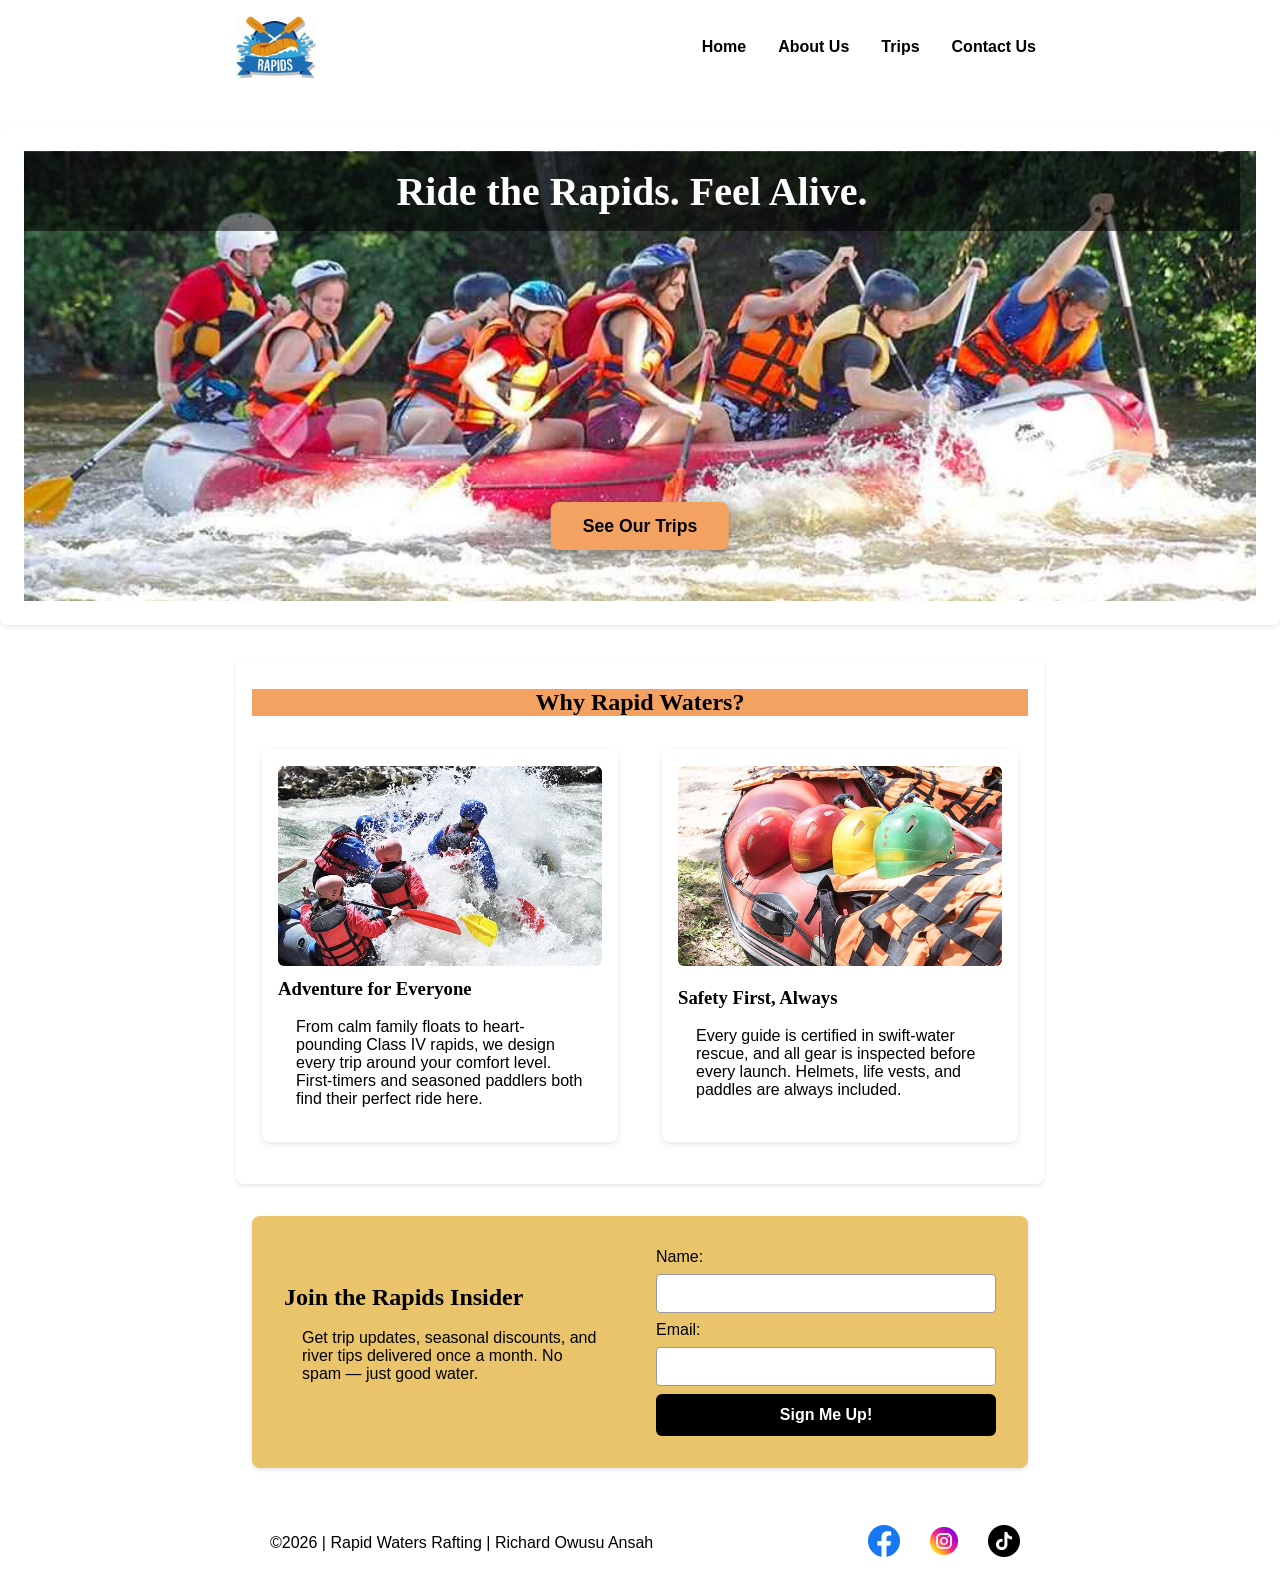
==== wwr/index.html @ 4ad8fe8a "Contact Us Page" ====
<!DOCTYPE html>
<html lang="en">

<head>
    <meta charset="UTF-8">
    <meta name="viewport" content="width=device-width, initial-scale=1.0">
    <title>Home | Rapid Waters Rafting</title>
    <meta name="description"
      content="Rapid Waters Rafting - unforgettable white water adventures for families, friends, and thrill-seekers. Book your river trip today.">
    <meta name="author" content="Richard Owusu Ansah">
    <link rel="stylesheet" href="styles/rafting.css">
</head>

<body>
    <header>
        <div class="grid">
            <img src="images/z-crossedoars.jpg" alt="Rafting logo">
            <nav>
                <a href="index.html">Home</a>
                <a href="about.html">About Us</a>
                <a href="trips.html">Trips</a>
                <a href="contact.html">Contact Us</a>
            </nav>
        </div>
    </header>

    <main>
        <section class="home-hero">
            <img src="images/rafting27.jpg" alt="Rafters tackling white water rapids">
            <h1>Ride the Rapids. Feel Alive.</h1>
            <a href="trips.html" class="hero-cta">See Our Trips</a>
        </section>

        <section class="home-features">
            <h2>Why Rapid Waters?</h2>

            <article class="feature">
                <img src="images/splash.jpg" alt="Rafters splashing through rapids">
                <div>
                    <h3>Adventure for Everyone</h3>
                    <p>
                        From calm family floats to heart-pounding Class IV rapids,
                        we design every trip around your comfort level. First-timers
                        and seasoned paddlers both find their perfect ride here.
                    </p>
                </div>
            </article>

            <article class="feature">
                <img src="images/rafting_gears.jpg" alt="Rafting safety gear laid out">
                <div>
                    <h3>Safety First, Always</h3>
                    <p>
                        Every guide is certified in swift-water rescue, and all gear
                        is inspected before every launch. Helmets, life vests, and
                        paddles are always included.
                    </p>
                </div>
            </article>
        </section>

        <section class="newsletter">
            <div class="newsletter-text">
                <h2>Join the Rapids Insider</h2>
                <p>
                    Get trip updates, seasonal discounts, and river tips delivered
                    once a month. No spam — just good water.
                </p>
            </div>

            <form action="#" method="post" class="newsletter-form">
                <label for="nl-name">Name:</label>
                <input type="text" id="nl-name" name="name" required>

                <label for="nl-email">Email:</label>
                <input type="email" id="nl-email" name="email" required>

                <button type="submit">Sign Me Up!</button>
            </form>
        </section>

    </main>

    <footer>
        <p>©2026 | Rapid Waters Rafting | Richard Owusu Ansah</p>
        <nav class="socialmedia">
            <a href="https://facebook.com"><img src="images/facebook.png" alt="Facebook icon"></a>
            <a href="https://instagram.com"><img src="images/instagram.png"
                  alt="Instagram icon"></a>
            <a href="https://tiktok.com"><img src="images/tiktok.png" alt="Tiktok icon"></a>
        </nav>
    </footer>
</body>

</html>
---- wwr/styles/rafting.css ----
:root {
    --primary-color: #ffffff;
    /* forest green */
    --secondary-color: #f4a261;
    /* warm sand */
    --accent1-color: #000000;
    /* dark slate blue */
    --accent2-color: #e9c46a;
    /* light golden yellow */
    --heading-font: "Times New Roman", "Georgia", serif;
    --body-font: Arial, Helvetica, sans-serif;
}

/* ================================================
   ABOUT PAGE
   ================================================ */
* {
    margin: 0;
    padding: 0;
    box-sizing: border-box;
}

body {
    font-family: var(--body-font);
    color: var(--accent1-color);
}

header,
main,
footer {
    width: 840px;
    max-width: 1200px;
    margin: 0 auto;
    padding: 0 1rem;
}

header {
    background-color: var(--primary-color);
    color: white;
    display: block;
    align-items: center;
    padding: 1rem;
}

h1,
h2 {
    font-family: var(--heading-font);
    color: var(--accent1-color);
}

p,
section,
article {
    margin: 10px;
    padding: 8px;
}

.socialmedia a {
    text-decoration: none;
}

.socialmedia {
    display: grid;
    grid-template-columns: repeat(3, auto);
    gap: 0.75rem;
    justify-content: right;
}

.socialmedia img {
    width: 32px;
    height: 32px;
}

.socialmedia img:hover {
    opacity: 0.7;
}

.hero {
    position: relative;
    display: block;
    width: 100%;
    margin: 0 auto;
}

.hero article img {
    float: right;
    width: 125px;
    position: relative;
    height: auto;
    margin: 0 0 0.75rem 1rem;
    border: 3px solid #fff;
    top: 20px;
}

.hero article {
    position: absolute;
    left: 2rem;
    bottom: 1rem;
    width: 88%;
    background-color: color-mix(in srgb, var(--accent2-color) 90%, transparent);
    color: #000;
    padding: 10px;
    box-shadow: 0 4px 12px rgba(0, 0, 0, .35);
    height: 25%;
}

.hero h1 {
    position: absolute;
    top: 0px;
    width: 100%;
    padding: 10px;
    text-align: center;
    opacity: 0.7;
    background-color: var(--accent1-color);
    color: #fff;
}

figure img {
    width: 10%;
    display: grid;
}

.adventures {
    display: grid;
    grid-template-columns: repeat(5, 1fr);
    gap: 1rem;
    padding: 2rem 1rem;
    text-align: center;
}

.adventures img {
    width: 100%;
    height: auto;
    border-radius: 6px;
}

.adventures h2 {
    grid-column: 1 / -1;
    margin-bottom: 1rem;
}

.adventures p {
    margin: 1rem;
    grid-column: 1 / -1;
}

.adventures figcaption {
    margin-top: 0.5rem;
    font-weight: bold;
    color: var(--accent1-color);
    padding-bottom: 2px;
}

.grid {
    display: grid;
    grid-template-columns: auto 1fr;
    align-items: center;
    gap: 1rem;
}

.grid nav {
    display: flex;
    justify-content: flex-end;
    gap: 1rem;
}

.history {
    display: grid;
    grid-template-columns: 1fr auto 1fr;
    gap: 1rem;
    align-items: center;
    padding: 2rem 1rem;
}

.history h2 {
    grid-column: 1 / -1;
    text-align: center;
    margin-top: 1rem;
}

.history img {
    width: 100%;
    max-width: 150px;
    height: auto;
    border-radius: 8px;
}

header img {
    max-width: 80px;
    height: auto;
}

main div img {
    max-width: 808px;
    height: auto;
}

nav a {
    color: var(--accent1-color);
    text-decoration: none;
    font-weight: bold;
    padding: 0.5rem;
    transition: color 0.2s ease;
}

nav a:hover {
    color: var(--secondary-color);
}

footer nav a img {
    max-width: 50px;
}

section {
    margin: 2rem 0;
    padding: 1.5rem;
    background-color: white;
    border-radius: 8px;
    box-shadow: 0 2px 4px rgba(0, 0, 0, 0.1);
}

section h2 {
    background-color: var(--secondary-color);
    text-align: center;
    color: var(--accent1-color);
}

footer {
    display: grid;
    grid-template-columns: 1fr auto;
    align-items: center;
    padding: 1rem 2rem;
}

/* ================================================
   CONTACT PAGE
   ================================================ */

.contact-intro {
    text-align: center;
    max-width: 640px;
    margin: 0 auto 1.5rem;
}

.contact-section {
    display: grid;
    grid-template-columns: 1fr 1fr;
    gap: 1.5rem;
    align-items: start;
}

.company-info h2,
.contact-form h2 {
    background-color: var(--secondary-color);
    text-align: center;
    padding: 0.5rem;
    border-radius: 4px;
    margin-bottom: 1rem;
}

.company-info p {
    margin: 0.75rem 0;
    line-height: 1.5;
}

.company-info a {
    color: var(--accent1-color);
}

.company-info iframe {
    width: 100%;
    height: 220px;
    border: 0;
    border-radius: 6px;
    margin-top: 0.75rem;
}

.contact-form form {
    display: flex;
    flex-direction: column;
    gap: 0.75rem;
}

.contact-form label {
    font-weight: bold;
    display: block;
}

.contact-form input[type="text"],
.contact-form input[type="email"],
.contact-form textarea {
    width: 100%;
    padding: 0.5rem;
    border: 1px solid #ccc;
    border-radius: 4px;
    font-family: var(--body-font);
    font-size: 1rem;
}

.contact-form fieldset {
    border: 1px solid #ccc;
    border-radius: 4px;
    padding: 0.75rem;
}

.contact-form legend {
    font-weight: bold;
    padding: 0 0.5rem;
}

.contact-form fieldset label,
.checkbox-label {
    font-weight: normal;
    display: flex;
    align-items: center;
    gap: 0.5rem;
    margin: 0.35rem 0;
}

.contact-form button[type="submit"] {
    background-color: var(--accent1-color);
    color: #fff;
    border: none;
    padding: 0.75rem 1.25rem;
    font-size: 1rem;
    font-weight: bold;
    border-radius: 6px;
    cursor: pointer;
    transition: background-color 0.2s ease;
}

.contact-form button[type="submit"]:hover {
    background-color: var(--secondary-color);
    color: var(--accent1-color);
}

.employees {
    display: grid;
    grid-template-columns: repeat(3, 1fr);
    gap: 1.5rem;
    text-align: center;
}

.employees h2 {
    grid-column: 1 / -1;
}

.employees figure {
    margin: 0;
}

.employees img {
    width: 100%;
    height: auto;
    border-radius: 8px;
}

.employees figcaption {
    margin-top: 0.5rem;
    font-weight: bold;
}

@media (max-width: 720px) {

    .contact-section,
    .employees {
        grid-template-columns: 1fr;
    }
}

/* ================================================
   HOME PAGE
   ================================================ */

.home-hero {
    position: relative;
    width: 100vw;
    max-width: 100vw;
    margin-left: calc(-50vw + 50%);
    overflow: hidden;
}

.home-hero img {
    width: 100%;
    height: 450px;
    object-fit: cover;
    display: block;
}

.home-hero h1 {
    position: absolute;
    top: 5%;
    left: 10;
    width: 95%;
    padding: 1rem;
    text-align: center;
    background-color: rgba(0, 0, 0, 0.55);
    color: #fff;
    font-size: 2.5rem;
    font-family: var(--heading-font);
}

.hero-cta {
    position: absolute;
    bottom: 15%;
    left: 50%;
    transform: translateX(-50%);
    padding: 0.85rem 2rem;
    background-color: var(--secondary-color);
    color: var(--accent1-color);
    text-decoration: none;
    font-weight: bold;
    font-size: 1.1rem;
    border-radius: 8px;
    box-shadow: 0 4px 10px rgba(0, 0, 0, 0.3);
    transition: background-color 0.2s ease, transform 0.2s ease;
}

.hero-cta:hover {
    background-color: var(--accent2-color);
    transform: translateX(-50%) scale(1.05);
}

/* Features grid */
.home-features {
    display: grid;
    grid-template-columns: 1fr 1fr;
    gap: 1.5rem;
    padding: 2rem 1rem;
}

.home-features h2 {
    grid-column: 1 / -1;
}

.feature {
    display: grid;
    grid-template-columns: 1fr;
    gap: 0.75rem;
    background-color: #fff;
    border-radius: 8px;
    box-shadow: 0 2px 6px rgba(0, 0, 0, 0.1);
    padding: 1rem;
}

.feature img {
    width: 100%;
    height: 200px;
    object-fit: cover;
    border-radius: 6px;
}

.feature h3 {
    font-family: var(--heading-font);
    margin-bottom: 0.5rem;
}

/* Newsletter */
.newsletter {
    display: grid;
    grid-template-columns: 1fr 1fr;
    gap: 2rem;
    align-items: center;
    background-color: var(--accent2-color);
    padding: 2rem;
    border-radius: 8px;
    margin: 2rem 1rem;
}

.newsletter h2 {
    background-color: transparent;
    text-align: left;
    margin-bottom: 0.5rem;
}

.newsletter-form {
    display: flex;
    flex-direction: column;
    gap: 0.5rem;
}

.newsletter-form input {
    padding: 0.6rem;
    border: 1px solid #999;
    border-radius: 4px;
    font-size: 1rem;
    font-family: var(--body-font);
}

.newsletter-form button {
    padding: 0.75rem 1.25rem;
    background-color: var(--accent1-color);
    color: #fff;
    border: none;
    border-radius: 6px;
    font-size: 1rem;
    font-weight: bold;
    cursor: pointer;
    transition: background-color 0.2s ease;
}

.newsletter-form button:hover {
    background-color: var(--secondary-color);
    color: var(--accent1-color);
}

/* ================================================
   TRIPS PAGE
   ================================================ */

.trips-grid {
    display: grid;
    grid-template-columns: repeat(3, 1fr);
    gap: 1.5rem;
    padding: 1rem;
}

.trips-grid h2 {
    grid-column: 1 / -1;
}

.trip-card {
    margin: 0;
    background-color: #fff;
    border-radius: 8px;
    box-shadow: 0 2px 6px rgba(0, 0, 0, 0.1);
    overflow: hidden;
    display: flex;
    flex-direction: column;
}

.trip-card img {
    width: 100%;
    height: 180px;
    object-fit: cover;
    display: block;
}

.trip-card figcaption {
    padding: 1rem;
}

.trip-card h3 {
    font-family: var(--heading-font);
    margin-bottom: 0.5rem;
}

.trip-card ul {
    margin-top: 0.75rem;
    padding-left: 1.25rem;
    line-height: 1.6;
    list-style-type: square;
}

/* Trips table */
.trips-table-section {
    padding: 2rem 1rem;
}

.trips-table {
    width: 100%;
    border-collapse: collapse;
    font-size: 0.95rem;
}

.trips-table caption {
    font-weight: bold;
    padding: 0.75rem;
    font-size: 1rem;
    color: var(--accent1-color);
}

.trips-table th,
.trips-table td {
    border: 1px solid #ccc;
    padding: 0.75rem;
    text-align: left;
}

.trips-table thead th {
    background-color: var(--secondary-color);
    color: var(--accent1-color);
    font-weight: bold;
}

.trips-table tbody tr:nth-child(even) {
    background-color: #f9f9f9;
}

.trips-table tbody tr:hover {
    background-color: var(--accent2-color);
}

/* Trips CTA */
.trips-cta {
    text-align: center;
    background-color: var(--accent2-color);
    padding: 2rem 1rem;
    border-radius: 8px;
    margin: 2rem 1rem;
}

.trips-cta h2 {
    background-color: transparent;
    margin-bottom: 0.5rem;
}

.cta-button {
    display: inline-block;
    margin-top: 1rem;
    padding: 0.85rem 2rem;
    background-color: var(--accent1-color);
    color: #fff;
    text-decoration: none;
    font-weight: bold;
    font-size: 1.05rem;
    border-radius: 8px;
    transition: background-color 0.2s ease;
}

.cta-button:hover {
    background-color: var(--secondary-color);
    color: var(--accent1-color);
}

/* Responsive fallback */
@media (max-width: 720px) {

    .home-features,
    .newsletter,
    .trips-grid {
        grid-template-columns: 1fr;
    }

    .home-hero h1 {
        font-size: 1.6rem;
    }
}
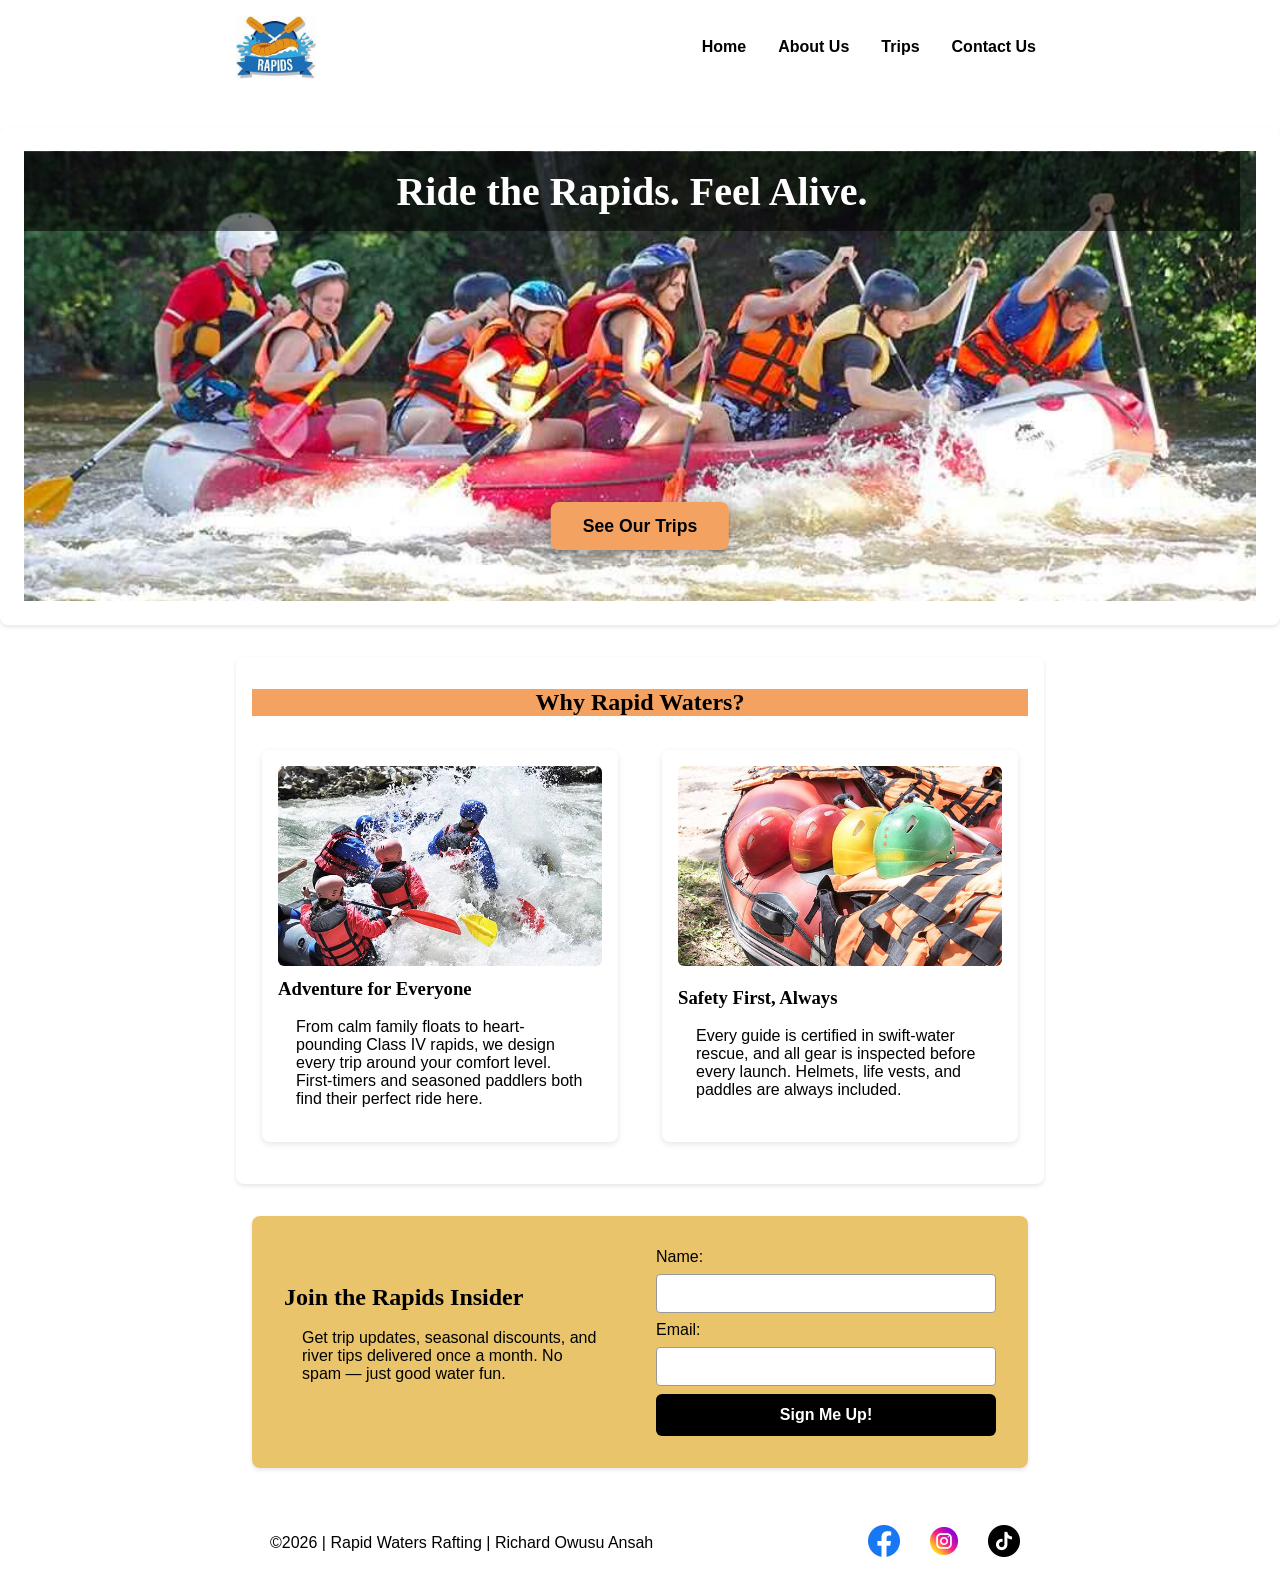
==== commit 7679c19d: "Trips Home Page" ====
--- a/wwr/index.html
+++ b/wwr/index.html
@@ -64,7 +64,7 @@
                 <h2>Join the Rapids Insider</h2>
                 <p>
                     Get trip updates, seasonal discounts, and river tips delivered
-                    once a month. No spam — just good water.
+                    once a month. No spam — just good water fun.
                 </p>
             </div>
 
